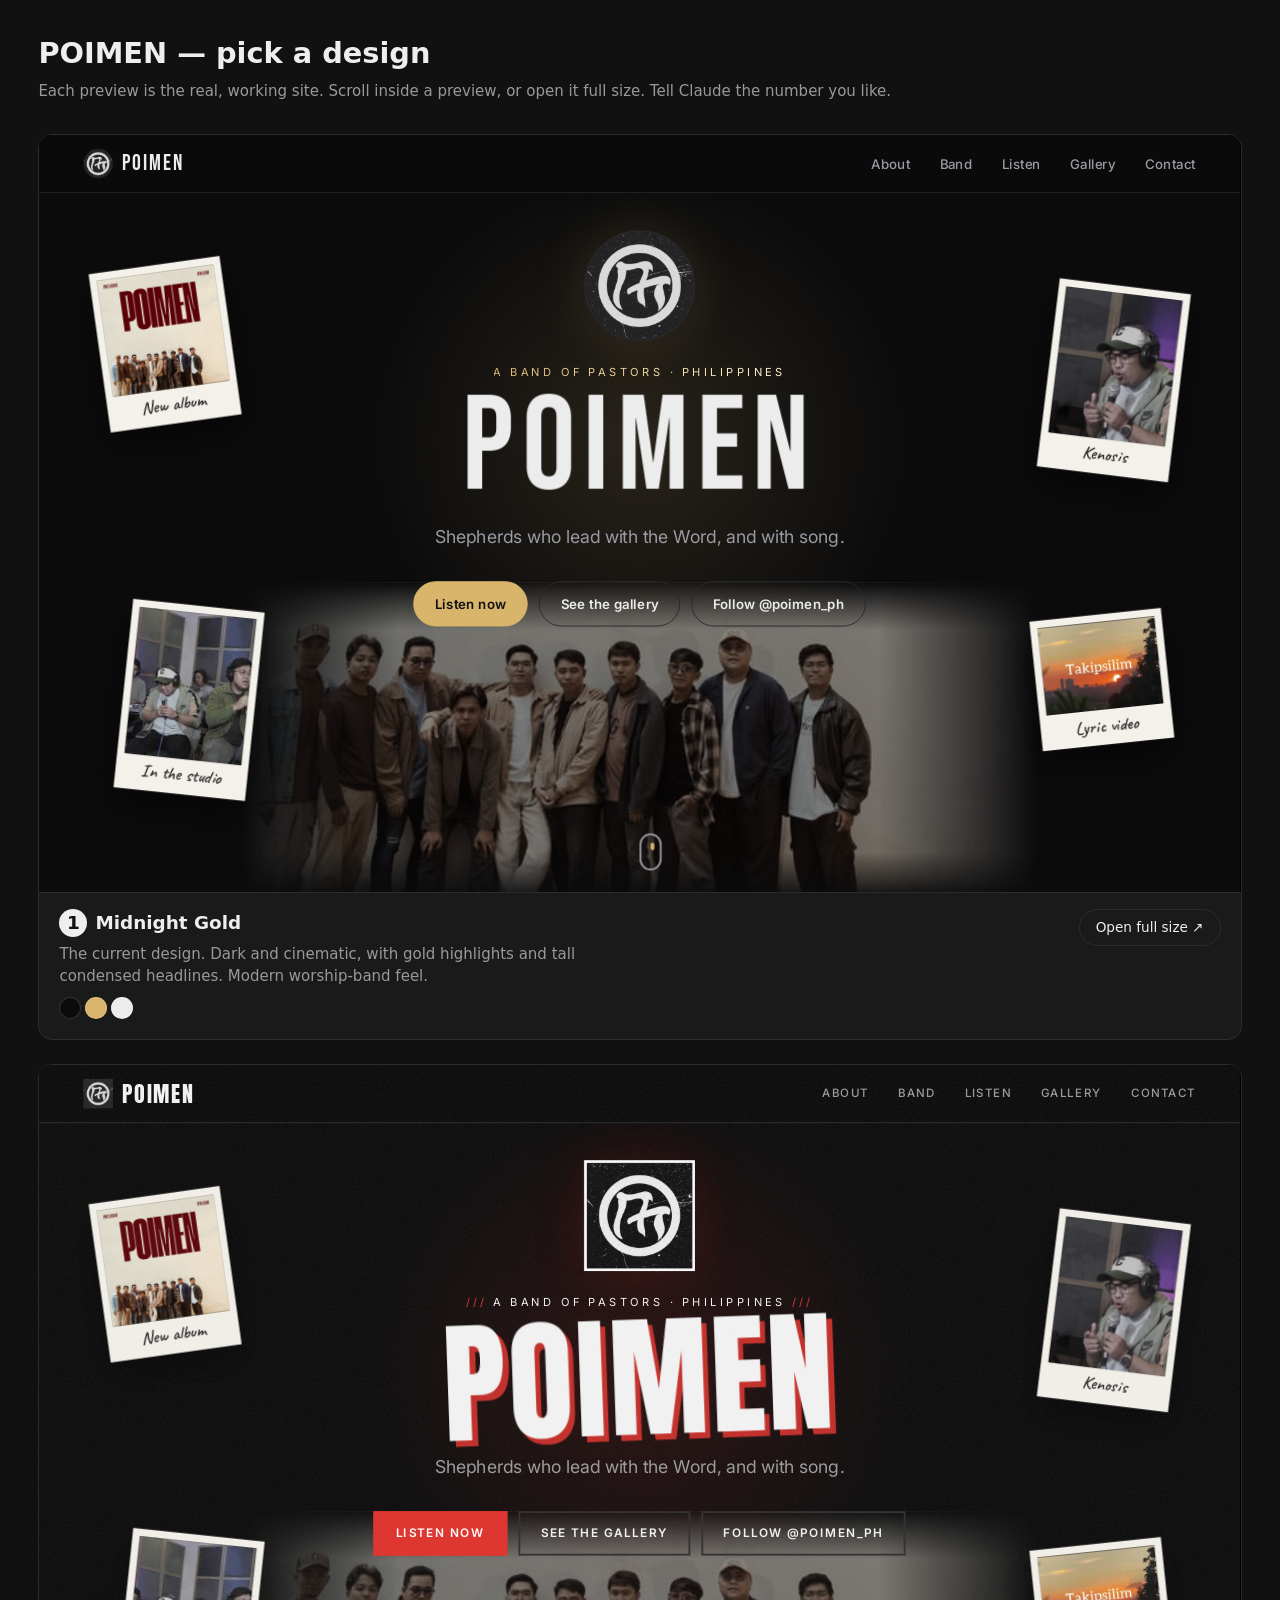
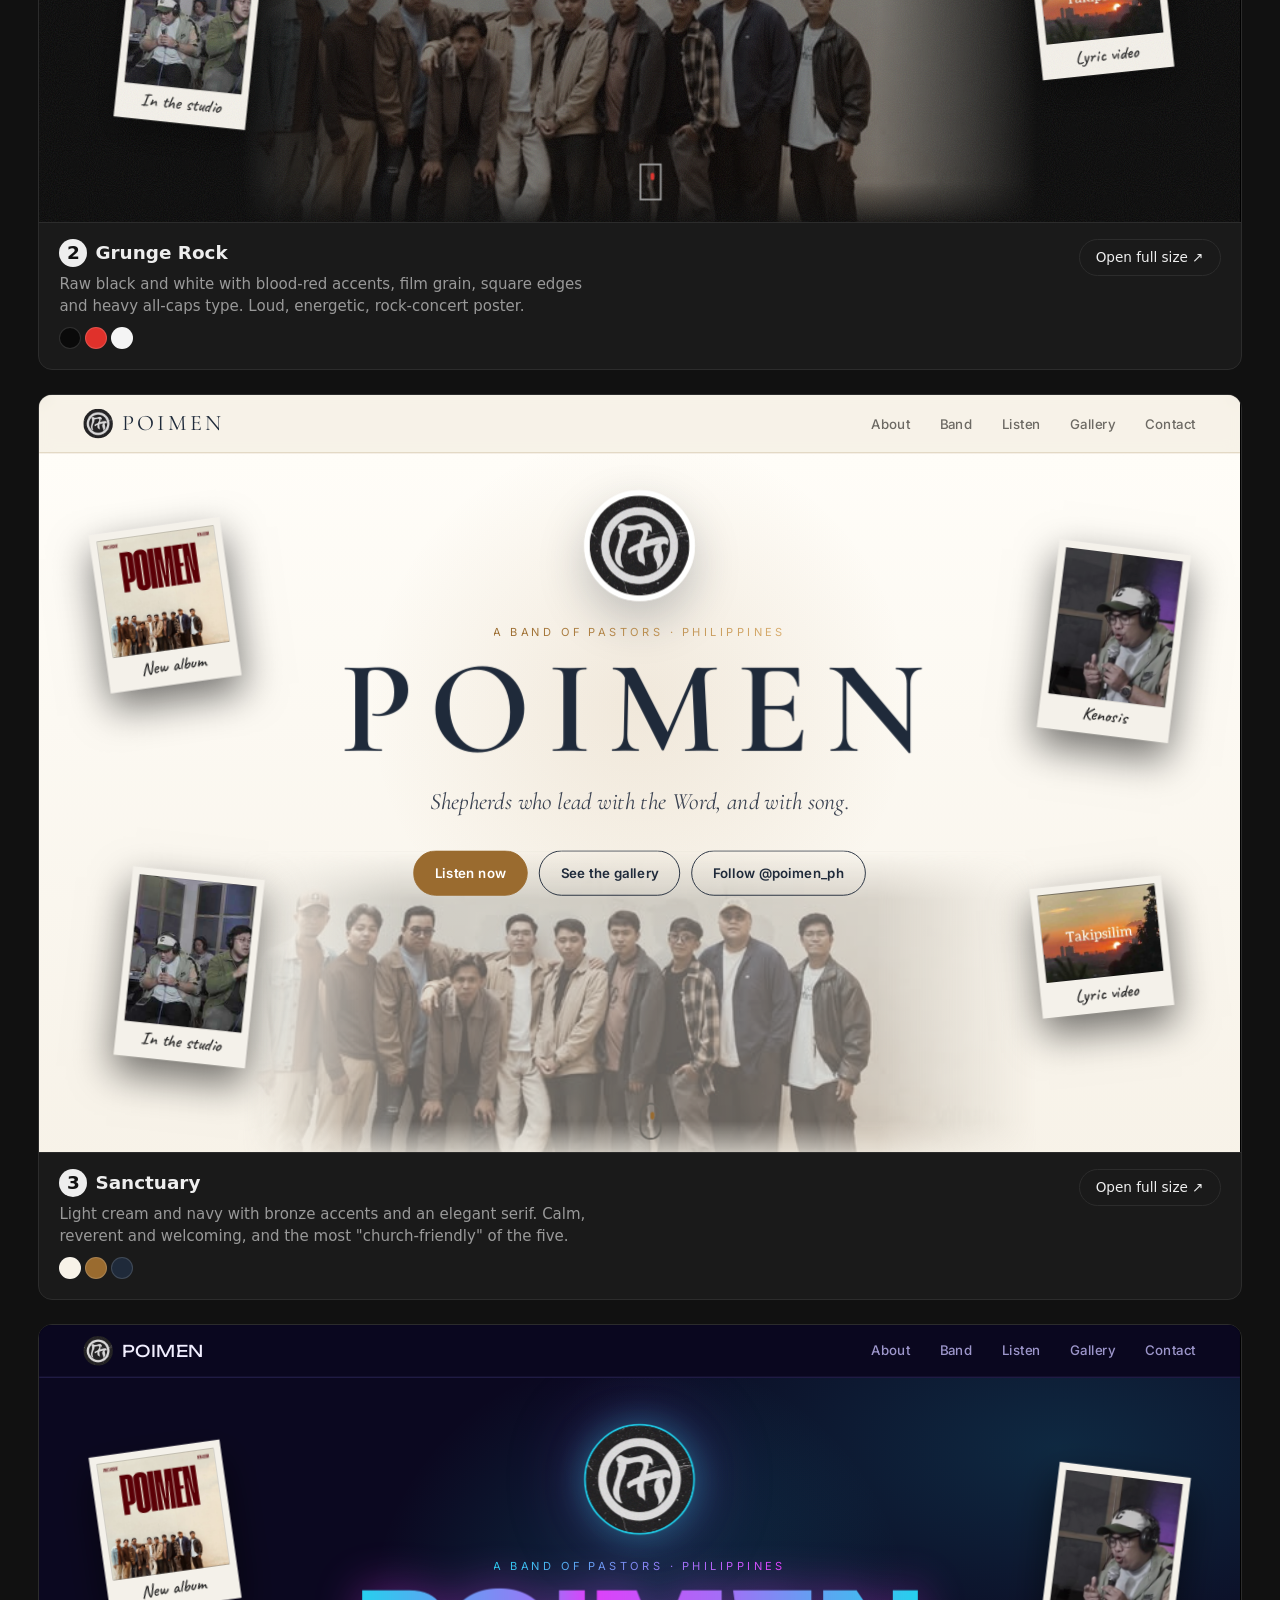
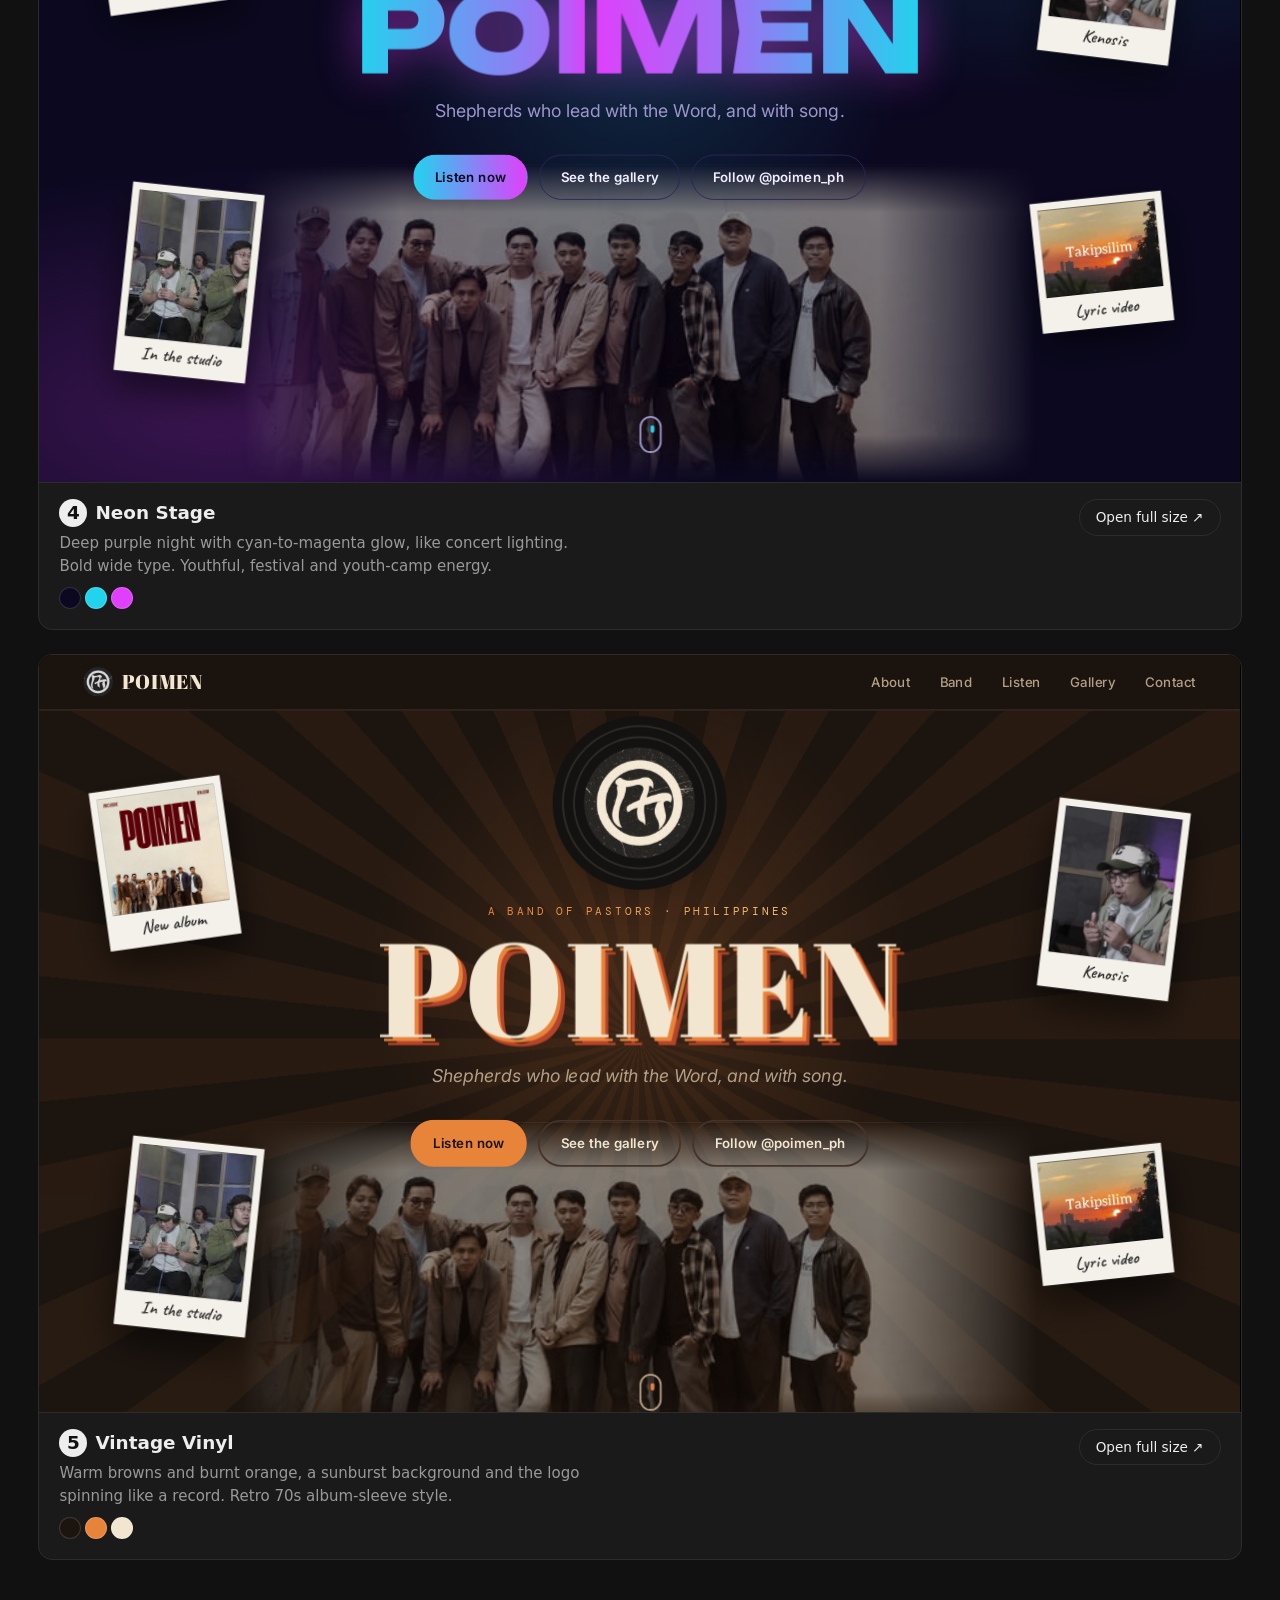
==== design-options.html @ 5e5642c3 "Add POIMEN band website Static site for POIMEN, a band of pastors from the Philippines: hero with ba" ====
<!DOCTYPE html>
<html lang="en">
<head>
  <meta charset="UTF-8">
  <meta name="viewport" content="width=device-width, initial-scale=1">
  <title>POIMEN — Design Options</title>
  <style>
    :root { --bg: #111; --card: #1a1a1a; --line: #2c2c2c; --text: #eee; --muted: #999; }
    * { box-sizing: border-box; margin: 0; padding: 0; }
    body { background: var(--bg); color: var(--text); font: 15px/1.5 system-ui, sans-serif; padding: 2rem clamp(1rem, 3vw, 2.5rem) 4rem; }
    header { max-width: 1400px; margin: 0 auto 2rem; }
    h1 { font-size: 1.8rem; margin-bottom: .3rem; }
    header p { color: var(--muted); }
    .options { max-width: 1400px; margin: 0 auto; display: grid; grid-template-columns: repeat(auto-fill, minmax(min(100%, 620px), 1fr)); gap: 1.5rem; }
    .option { background: var(--card); border: 1px solid var(--line); border-radius: 14px; overflow: hidden; }
    .frame { position: relative; aspect-ratio: 1300 / 820; overflow: hidden; border-bottom: 1px solid var(--line); background: #000; }
    .frame iframe { position: absolute; top: 0; left: 0; width: 1300px; height: 820px; border: 0; transform-origin: 0 0; }
    .info { padding: 1rem 1.25rem 1.25rem; display: flex; gap: 1rem; align-items: flex-start; justify-content: space-between; flex-wrap: wrap; }
    .num { display: inline-grid; place-items: center; width: 28px; height: 28px; border-radius: 50%; background: var(--text); color: var(--bg); font-weight: 700; margin-right: .5rem; }
    h2 { font-size: 1.15rem; display: flex; align-items: center; }
    .info p { color: var(--muted); margin-top: .35rem; max-width: 34rem; }
    .swatches { display: flex; gap: 4px; margin-top: .6rem; }
    .swatches i { width: 22px; height: 22px; border-radius: 50%; border: 1px solid rgba(255, 255, 255, .15); }
    a.open { color: var(--text); border: 1px solid var(--line); border-radius: 999px; padding: .45rem 1rem; text-decoration: none; font-size: .85rem; white-space: nowrap; }
    a.open:hover { border-color: var(--text); }
  </style>
</head>
<body>
  <header>
    <h1>POIMEN — pick a design</h1>
    <p>Each preview is the real, working site. Scroll inside a preview, or open it full size. Tell Claude the number you like.</p>
  </header>

  <div class="options">
    <article class="option">
      <div class="frame"><iframe src="index.html" title="Option 1 preview" loading="lazy"></iframe></div>
      <div class="info">
        <div>
          <h2><span class="num">1</span>Midnight Gold</h2>
          <p>The current design. Dark and cinematic, with gold highlights and tall condensed headlines. Modern worship-band feel.</p>
          <div class="swatches"><i style="background:#0b0b0c"></i><i style="background:#d9b56c"></i><i style="background:#ececec"></i></div>
        </div>
        <a class="open" href="index.html" target="_blank">Open full size ↗</a>
      </div>
    </article>

    <article class="option">
      <div class="frame"><iframe src="index.html?theme=grunge" title="Option 2 preview" loading="lazy"></iframe></div>
      <div class="info">
        <div>
          <h2><span class="num">2</span>Grunge Rock</h2>
          <p>Raw black and white with blood-red accents, film grain, square edges and heavy all-caps type. Loud, energetic, rock-concert poster.</p>
          <div class="swatches"><i style="background:#0a0a0a"></i><i style="background:#e0312b"></i><i style="background:#f4f4f4"></i></div>
        </div>
        <a class="open" href="index.html?theme=grunge" target="_blank">Open full size ↗</a>
      </div>
    </article>

    <article class="option">
      <div class="frame"><iframe src="index.html?theme=sanctuary" title="Option 3 preview" loading="lazy"></iframe></div>
      <div class="info">
        <div>
          <h2><span class="num">3</span>Sanctuary</h2>
          <p>Light cream and navy with bronze accents and an elegant serif. Calm, reverent and welcoming, and the most "church-friendly" of the five.</p>
          <div class="swatches"><i style="background:#f7f2e8"></i><i style="background:#9a6b2f"></i><i style="background:#1f2a3a"></i></div>
        </div>
        <a class="open" href="index.html?theme=sanctuary" target="_blank">Open full size ↗</a>
      </div>
    </article>

    <article class="option">
      <div class="frame"><iframe src="index.html?theme=neon" title="Option 4 preview" loading="lazy"></iframe></div>
      <div class="info">
        <div>
          <h2><span class="num">4</span>Neon Stage</h2>
          <p>Deep purple night with cyan-to-magenta glow, like concert lighting. Bold wide type. Youthful, festival and youth-camp energy.</p>
          <div class="swatches"><i style="background:#0b0820"></i><i style="background:#22d3ee"></i><i style="background:#e040fb"></i></div>
        </div>
        <a class="open" href="index.html?theme=neon" target="_blank">Open full size ↗</a>
      </div>
    </article>

    <article class="option">
      <div class="frame"><iframe src="index.html?theme=vintage" title="Option 5 preview" loading="lazy"></iframe></div>
      <div class="info">
        <div>
          <h2><span class="num">5</span>Vintage Vinyl</h2>
          <p>Warm browns and burnt orange, a sunburst background and the logo spinning like a record. Retro 70s album-sleeve style.</p>
          <div class="swatches"><i style="background:#1c140f"></i><i style="background:#e8833a"></i><i style="background:#f3e6d0"></i></div>
        </div>
        <a class="open" href="index.html?theme=vintage" target="_blank">Open full size ↗</a>
      </div>
    </article>
  </div>

  <script>
    // Scale each full-size preview down to fit its card
    function fit() {
      document.querySelectorAll(".frame").forEach((f) => {
        f.querySelector("iframe").style.transform = `scale(${f.clientWidth / 1300})`;
      });
    }
    addEventListener("resize", fit);
    fit();
  </script>
</body>
</html>
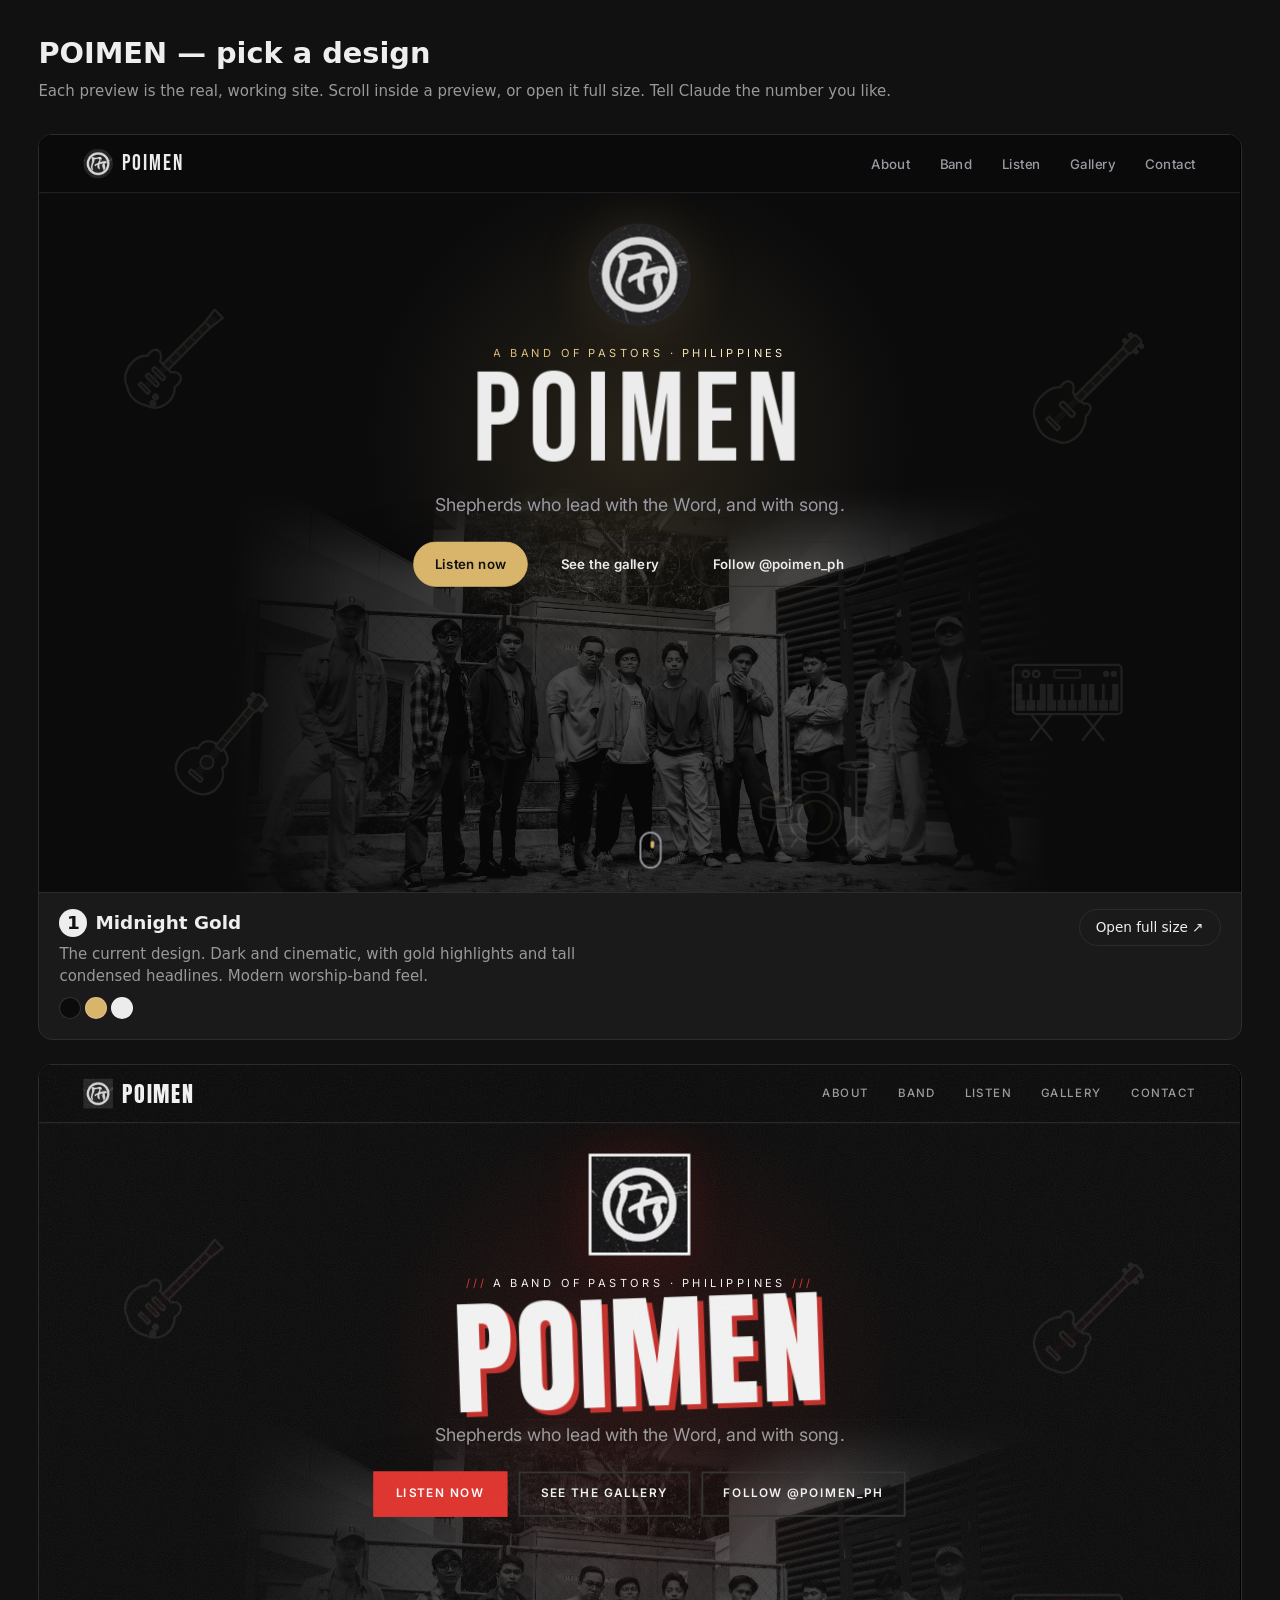
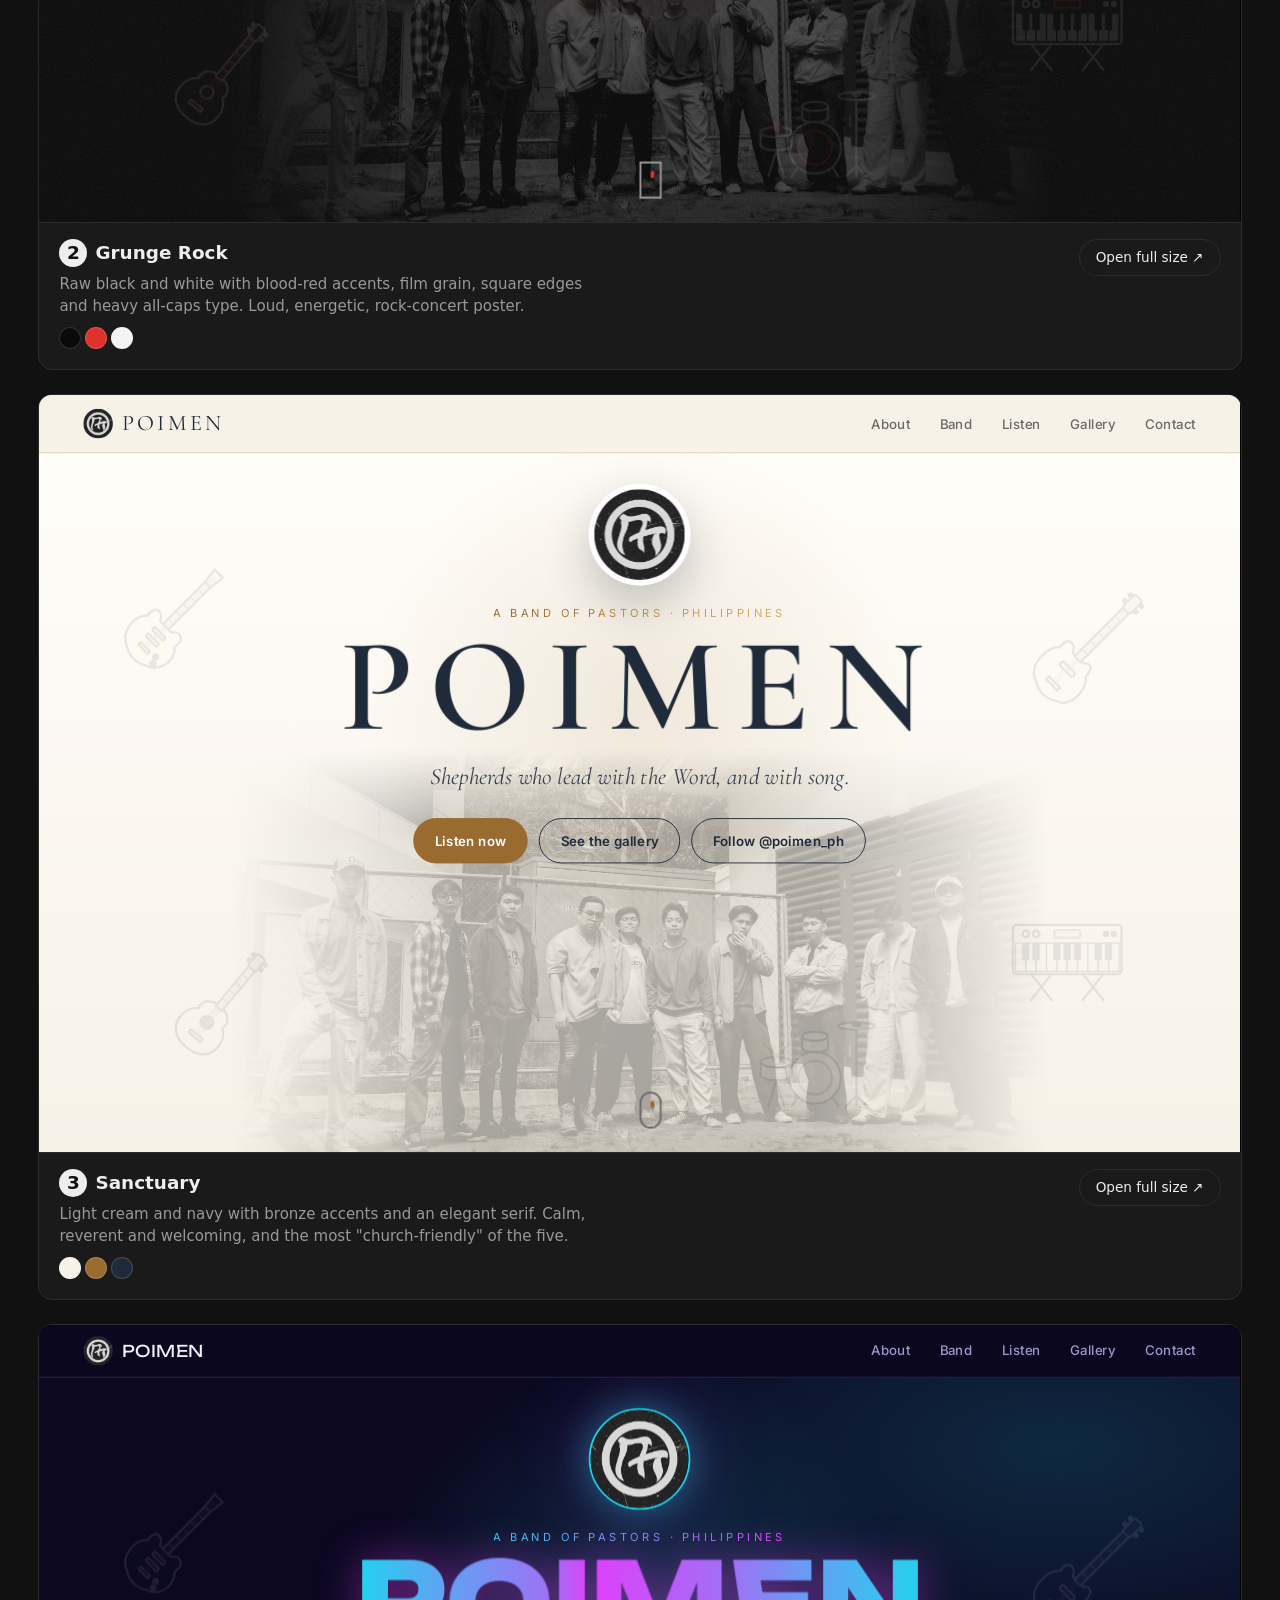
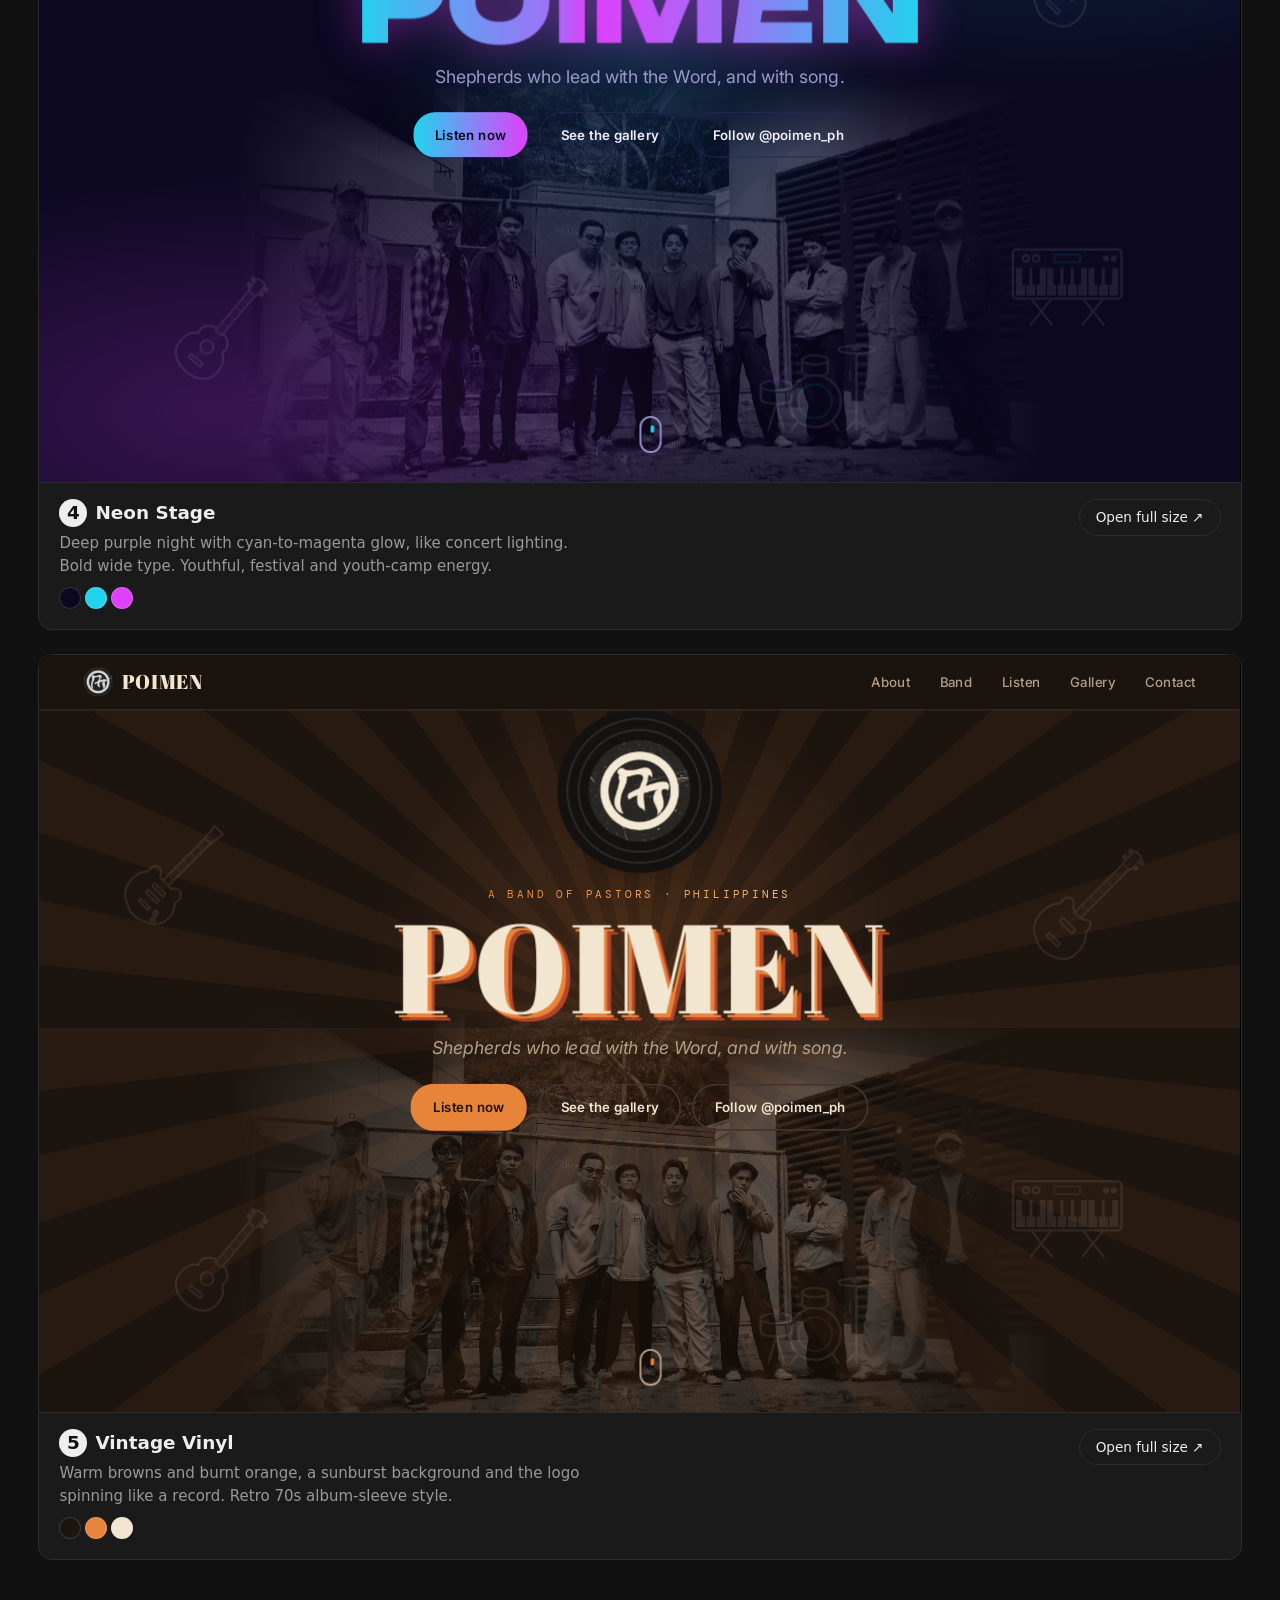
==== commit cd61cea5: "Make the site discoverable on Google and in link previews - Clearer title and description, canonical" ====
--- a/design-options.html
+++ b/design-options.html
@@ -3,6 +3,8 @@
 <head>
   <meta charset="UTF-8">
   <meta name="viewport" content="width=device-width, initial-scale=1">
+  <meta name="robots" content="noindex, follow">
+  <link rel="canonical" href="https://rsmatic.github.io/poimen/">
   <title>POIMEN — Design Options</title>
   <style>
     :root { --bg: #111; --card: #1a1a1a; --line: #2c2c2c; --text: #eee; --muted: #999; }
